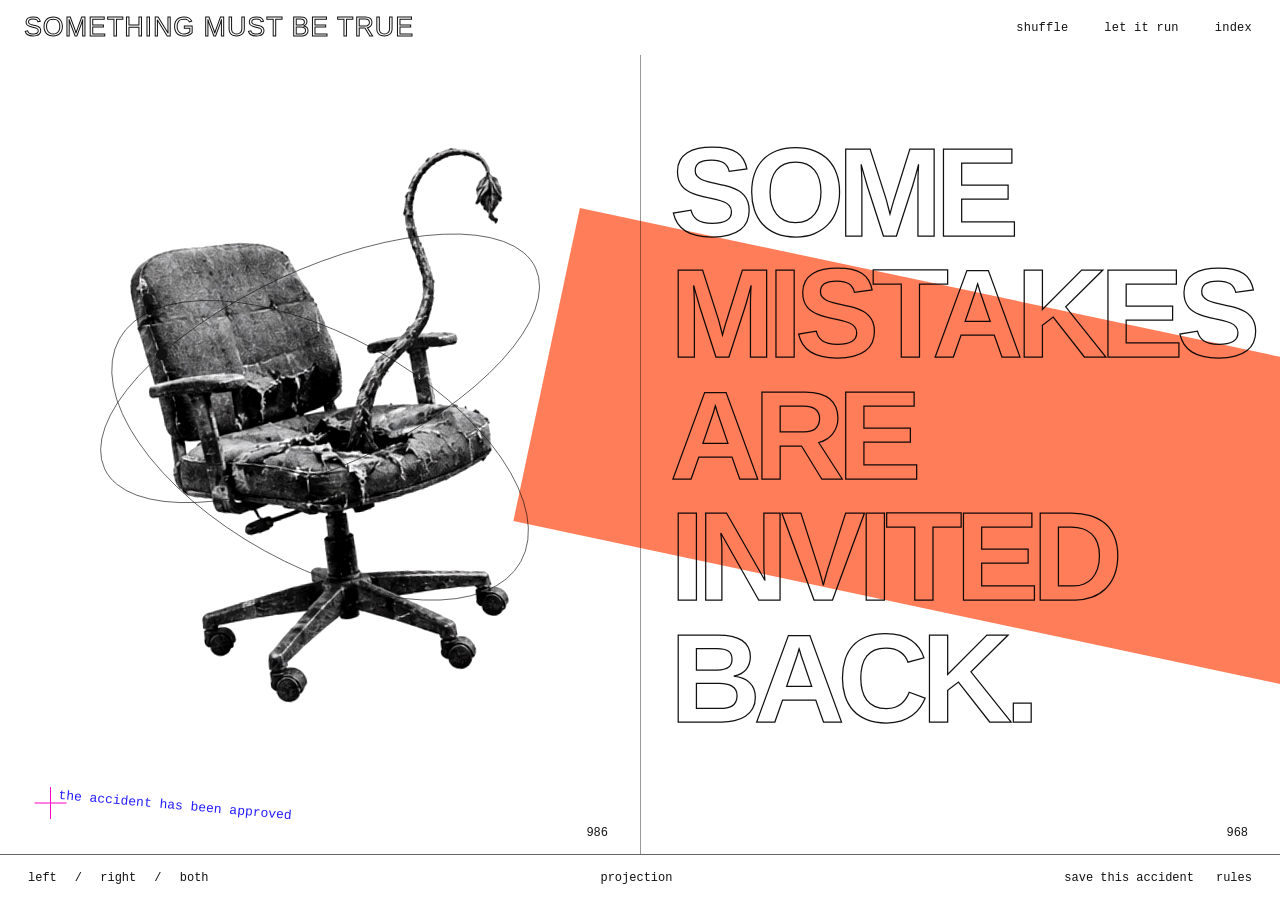
==== accidents.html @ 2d5ff685 "Add Something Must Be True as a separate chance publication" ====
<!doctype html>
<html lang="en"><head><meta charset="utf-8"><meta name="viewport" content="width=device-width, initial-scale=1"><meta name="theme-color" content="#ffffff"><title>Something Must Be True</title>
<style>
:root{--ink:#111;--blue:#241cff;--paper:#fff;--line:#aaa}*{box-sizing:border-box}body{margin:0;background:var(--paper);color:var(--ink);font-family:Arial,Helvetica,sans-serif}button,input,textarea,select{font:inherit;color:inherit}button,a{touch-action:manipulation}button{cursor:pointer}button:focus-visible,a:focus-visible{outline:3px solid #f0f;outline-offset:4px}button{background:none;border:0;padding:8px 4px}a{color:var(--blue)}header{height:55px;display:flex;align-items:center;justify-content:space-between;padding:0 24px;gap:16px}h1{font-size:clamp(16px,2.1vw,30px);font-family:Impact,'Arial Narrow',sans-serif;font-weight:500;letter-spacing:.035em;line-height:1;margin:0;-webkit-text-stroke:1px #111;color:white}nav{display:flex;gap:28px}nav button,footer,small,.mono{font-family:'Courier New',monospace;font-size:12px;letter-spacing:.02em}.spread{height:calc(100svh - 101px);min-height:430px;position:relative;display:grid;grid-template-columns:1fr 1fr;overflow:hidden}.page{position:relative;min-width:0;overflow:hidden;cursor:e-resize;background:#fff;border:0}.page+.page{border-left:1px solid #999}.page-content{position:absolute;inset:14px 4.5% 52px;display:flex;align-items:center;justify-content:center}.statement{width:100%;max-height:100%;margin:0;overflow-wrap:normal;word-break:normal;white-space:pre-line;line-height:.91;letter-spacing:-.055em;font-family:Impact,'Arial Narrow','Arial Black',sans-serif;font-weight:900;text-transform:uppercase}.style-1 .statement{font-family:Georgia,serif;font-weight:400;font-style:italic;line-height:1.02;letter-spacing:-.065em;text-transform:lowercase}.style-2 .statement{font-family:Arial,Helvetica,sans-serif;color:white;-webkit-text-stroke:1.25px #111;line-height:.96;font-weight:900;letter-spacing:-.06em}.style-3 .statement{font-family:'Courier New',monospace;letter-spacing:-.075em;line-height:1.03;font-weight:400}.style-4 .statement{font-family:Arial,sans-serif;line-height:.94;font-weight:900;letter-spacing:-.075em;transform:rotate(-5deg);width:88%}.style-5{background:#111;color:white}.style-5 .statement{font-family:Georgia,serif;font-weight:400;line-height:1.05;letter-spacing:-.045em}.object{width:min(98%,76svh);aspect-ratio:1;background-image:url('accident-objects.jpg');background-size:300% 200%;background-repeat:no-repeat;mix-blend-mode:multiply;filter:contrast(1.2);transform:rotate(var(--tilt,0deg)) scale(var(--scale,1));}.orbits{position:absolute;inset:5%;width:90%;height:85%;pointer-events:none}.caption{position:absolute;bottom:28px;left:9%;color:var(--blue);font:13px 'Courier New',monospace;transform:rotate(5deg);max-width:76%}.folio{position:absolute;bottom:14px;right:5%;font:12px 'Courier New',monospace}.pin{position:absolute;top:6px;right:10px;z-index:8;font:11px 'Courier New',monospace;opacity:0}.page:hover .pin,.pin:focus-visible,.pin[aria-pressed=true]{opacity:1}.pin[aria-pressed=true]{color:var(--blue);background:#fff}.projection{position:absolute;inset:0;pointer-events:none;z-index:4;mix-blend-mode:multiply;overflow:hidden}.projection .shape{position:absolute;background:var(--color);opacity:.76;left:var(--x);top:var(--y);width:var(--w);height:var(--h);transform:rotate(var(--angle));border-radius:50%}.projection .bar{border-radius:0}.projection .ring{background:none;border:clamp(24px,7vw,120px) solid var(--color)}.projection .stamp{position:absolute;left:var(--x);top:var(--y);color:var(--color);font:900 clamp(38px,8vw,160px)/.85 Impact,Arial,sans-serif;letter-spacing:-.06em;transform:rotate(var(--angle));max-width:90%;text-transform:uppercase}.cross{position:absolute;bottom:35px;left:35px;width:32px;height:32px;pointer-events:none;color:#ff00c8}.cross:before,.cross:after{content:'';position:absolute;background:currentColor;left:15px;top:0;width:1px;height:32px}.cross:after{transform:rotate(90deg)}footer{min-height:46px;border-top:1px solid #666;display:flex;align-items:center;justify-content:space-between;padding:0 24px;gap:12px}footer .group{display:flex;align-items:center;gap:14px}footer button{font:inherit}button[aria-pressed=true]{text-decoration:underline;text-underline-offset:4px}.status{position:fixed;left:50%;bottom:58px;transform:translateX(-50%);background:#241cff;color:white;z-index:50;font:12px 'Courier New',monospace;padding:8px 12px;pointer-events:none;max-width:92%;text-align:center}.status:empty{display:none}.silence .page-content,.silence .caption,.silence .projection,.silence .cross{visibility:hidden}.silence:after{content:'[ a little room for doubt ]';position:absolute;inset:0;display:grid;place-items:center;font:14px 'Courier New',monospace;pointer-events:none}.exhibit header,.exhibit footer{display:none}.exhibit .spread{height:100svh}.exhibit .pin{display:none}dialog{border:1px solid #111;padding:30px;width:min(740px,94vw);max-height:88svh;overflow:auto;background:white;color:#111}dialog::backdrop{background:#fff9;backdrop-filter:blur(4px)}dialog h2{font:normal 44px/.95 Georgia,serif;letter-spacing:-.04em;margin:0 40px 24px 0}dialog p,dialog li{font:14px/1.5 'Courier New',monospace}dialog .close{position:absolute;right:20px;top:18px;font:20px 'Courier New',monospace}dialog label{display:block;font:12px/1.4 'Courier New',monospace;margin:20px 0 8px}dialog textarea{width:100%;min-height:140px;padding:12px;border:1px solid #999;font:14px/1.4 'Courier New',monospace;resize:vertical}dialog input[type=text]{width:100%;padding:10px;border:1px solid #999;font:14px 'Courier New',monospace}.actions{display:flex;gap:20px;flex-wrap:wrap;margin:16px 0}.actions button{text-decoration:underline;text-underline-offset:4px;font:13px 'Courier New',monospace}.saved-row{display:grid;grid-template-columns:1fr auto;gap:12px;border-top:1px solid #aaa;padding:14px 0}.saved-row button{text-align:left;font:16px/1.15 Georgia,serif}.saved-row small{display:block;margin-top:6px;color:#555}.saved-row .delete{font:11px 'Courier New',monospace}details{margin-top:26px;font:13px 'Courier New',monospace}summary{cursor:pointer}#recipe{white-space:pre-wrap;font:12px/1.5 'Courier New',monospace}.hint{color:#555}.source{font-size:12px}#addForm{margin-top:25px;border-top:1px solid #aaa;padding-top:5px}.weight{display:flex;align-items:center;gap:15px;font:12px 'Courier New',monospace}.weight input{flex:1;accent-color:var(--blue)}.empty{font:22px/1.25 Georgia,serif}body:has(dialog[open]) .spread{cursor:default}
@media(hover:none){.pin{opacity:1;background:#fffc}}@media(max-width:650px){header{height:60px;padding:8px 12px;align-items:flex-start}h1{max-width:170px;font-size:20px;line-height:.96}nav{gap:10px}nav button{font-size:11px;white-space:nowrap}h1{color:#111;-webkit-text-stroke:0}.spread{height:calc(100svh - 142px);min-height:370px}.page-content{inset:40px 6% 64px}.object{width:155%;max-width:none;flex-shrink:0}.caption{font-size:10px;bottom:37px;left:8%;transform:rotate(5deg)}.orbits{inset:12% -30%;width:160%;height:70%}.folio{font-size:10px}footer{height:82px;padding:4px 12px;flex-wrap:wrap;gap:0}footer .group{gap:12px}footer button{padding:7px 0;font-size:10px}.cross{left:12px;bottom:13px;width:18px;height:18px}.cross:before,.cross:after{height:18px;left:9px}.pin{font-size:10px}.style-2 .statement{-webkit-text-stroke:.7px #111}dialog{padding:24px 18px}dialog h2{font-size:36px}}
@media(prefers-reduced-motion:reduce){*{scroll-behavior:auto!important}}@media print{@page{size:A3 landscape;margin:8mm}header,footer,dialog,.status,.pin{display:none!important}.spread{height:265mm;min-height:0;break-inside:avoid}body{print-color-adjust:exact;-webkit-print-color-adjust:exact}.page-content{inset:10px 5% 35px}.statement{font-size:70pt!important}.object{width:95%}.projection{display:block!important}.folio:after{content:' / SOMETHING MUST BE TRUE'}.silence .page-content,.silence .caption,.silence .projection{visibility:visible}.silence:after{display:none}}
</style></head><body>
<header><h1>SOMETHING MUST BE TRUE</h1><nav aria-label="Publication"><button id="shuffle">shuffle</button><button id="run" aria-pressed="false">let it run</button><button id="index">index <span id="count"></span></button></nav></header>
<main class="spread" id="spread" aria-label="A random two-page publication"><section class="page" id="left" aria-label="Left page. Click to turn." tabindex="0"><div class="page-content"></div><p class="caption"></p><span class="folio"></span><button class="pin" aria-pressed="false" aria-label="Hold left page">hold</button></section><section class="page" id="right" aria-label="Right page. Click to turn." tabindex="0"><div class="page-content"></div><p class="caption"></p><span class="folio"></span><button class="pin" aria-pressed="false" aria-label="Hold right page">hold</button></section><div class="projection" id="projection" aria-hidden="true"></div><div class="cross"></div></main>
<footer><div class="group"><button id="turnLeft">left</button><span>/</span><button id="turnRight">right</button><span>/</span><button id="turnBoth">both</button></div><button id="project">projection</button><div class="group"><button id="save">save this accident</button><button id="rules">rules</button></div></footer><div class="status" role="status" id="status"></div>
<dialog id="ruleDialog"><button class="close" aria-label="Close rules">×</button><h2>What gets to sound true?</h2><p>Click a page. Turn the other. Keep one and lose the other. The colour has its own timing.</p><p>Space: both pages · ← / →: one page · P: projection · A: run / pause · S: save · F: exhibition · Esc: leave.</p><label for="odds">Probability of a text page</label><div class="weight"><span>image</span><input id="odds" type="range" min="0" max="100" value="65"><span id="oddsValue">65% text</span></div><div class="actions"><button id="print">print this spread</button><button id="link">copy exact spread link</button><button id="fullscreen">exhibition</button></div><div id="addForm"><label for="contribution">Leave a sentence here. One per line.</label><textarea id="contribution" maxlength="12000" placeholder="EVERY CERTAINTY HAS A MAINTENANCE COST."></textarea><label for="byline">Attribution / origin</label><input type="text" id="byline" maxlength="180" placeholder="Your name, source or 'anonymous'"><div class="actions"><button id="add">add to the draw</button></div><p class="hint">Added sentences and saved spreads stay in this browser. They are visible in shared links when used in a spread. Nothing is submitted to a shared server.</p></div><details><summary>Open the mechanism</summary><p>Two independent page draws. Each selects a sentence or one of six images, then a type treatment. A third draw selects colour, shape, position and a stray voice. “Let it run” gives all three different intervals, with occasional blank pauses. A held page survives every draw. Wheels and vertical swipes turn the page beneath them.</p><pre id="recipe"></pre></details><details><summary>Colophon / sources</summary><p>The starting sentences are original, AI-assisted aphoristic writing made for this edition. They are speculative statements, not verified findings. The six object studies are AI-generated. There is no live model or news feed in this edition.</p><p>“Truisms” names the aphoristic form here. These sentences are not quotations from Jenny Holzer.</p><p>Mechanical references: <a href="https://gaybossygott.hawk.de/" target="_blank" rel="noopener">GayBossyGott</a> (independent image pairings and projection), <a href="https://sugarscroll.de/work/fmdg-i-find-the-luck/" target="_blank" rel="noopener">Claudia Mai: FMDG / i find the luck</a> (chance association), and <a href="https://www.play-the-system.xyz/x/de/projekte/cage-machine" target="_blank" rel="noopener">Timo Rychert: Cage Machine</a> (recombination and collected outputs). Their images and texts have not been reproduced.</p><p><a href="zufallswiki.html">FIND MICH FALSCH.</a> · <a href="glaubwuerdigkeit.html">ALLE SAGEN ES.</a></p></details></dialog>
<dialog id="indexDialog"><button class="close" aria-label="Close index">×</button><h2>Accidents that stayed.</h2><div id="saved"></div><p class="hint">This index belongs to this browser.</p></dialog>
<script>
'use strict';
const sentences=[
'A REPEATED ERROR BECOMES A LANDMARK.',
'EVERY CERTAINTY HAS A MAINTENANCE COST.',
'A WITNESS IS ALSO A FRAME.',
'THE MARGIN REMEMBERS WHAT THE HEADLINE FORGETS.',
'AN EMPTY CHAIR CAN STILL GIVE ORDERS.',
'SOMEONE HAS ALREADY AGREED.',
'A RUMOUR NEEDS SOMEWHERE TO SIT.',
'WHAT LOOKS INEVITABLE HAS BEEN ARRANGED.',
'THE CAMERA HAS AN APPOINTMENT.',
'A NUMBER CAN WEAR A UNIFORM.',
'CONFIDENCE TRAVELS LIGHT.',
'THE FOOTNOTE HAS A DIFFERENT MEMORY.',
'EVERY MAP LEAVES SOMEONE OUTSIDE.',
'YOUR DOUBT HAS BEEN RECEIVED.',
'THE FORM KNOWS WHICH ANSWER FITS.',
'AN EXCEPTION CAN LEARN TO LOOK NORMAL.',
'REPETITION IS AN UNPAID WITNESS.',
'AN IMAGE CAN ARRIVE BEFORE ITS MEANING.',
'OFFICIAL SILENCE HAS EXCELLENT POSTURE.',
'AN ANSWER CAN OUTLIVE ITS QUESTION.',
'EVEN A COINCIDENCE NEEDS AN AUDIENCE.',
'CERTAINTY HAS A GOOD LIGHTING DEPARTMENT.',
'A CAPTION CAN MOVE A MOUNTAIN.',
'EVERY BORDER NEEDS A DAILY REHEARSAL.',
'A SOFT VOICE CAN OWN THE ROOM.',
'SOME FACTS ARE WAITING FOR FURNITURE.',
'A PROMISE CAN BE TYPESet AS A RESULT.'.toUpperCase(),
'BEING VISIBLE IS A FORM OF EXPOSURE.',
'THE ARCHIVE HAS ITS OWN APPETITE.',
'WHOEVER SORTS THE PILE CHANGES THE STORY.',
'A COPY CAN BECOME THE ONLY ORIGINAL.',
'A POLITE SENTENCE CAN CLOSE A DOOR.',
'YOUR ATTENTION HAS CHANGED THE SAMPLE.',
'THE FIRST VERSION GETS THE BEST SEAT.',
'AN ALGORITHM CAN INHERIT A SUPERSTITION.',
'A BLANK SPACE CAN LOOK LIKE CONSENT.',
'THE CENTRE IS A POSITION WITH BENEFITS.',
'THE EVIDENCE HAS BEEN CROPPED TO FIT.',
'SOME ERRORS HAVE BETTER DISTRIBUTION.',
'A METRIC IS A QUESTION WITH ITS OPTIONS REMOVED.',
'THE FUTURE IS ALWAYS SOMEONE’S PRESENTATION.',
'A STANDARD IS A HABIT WITH AN ADDRESS.',
'A CLEAN SURFACE CAN HIDE A LONG ARGUMENT.',
'EVERY CLASSIFICATION LEAVES A BRUISE.',
'A SLOGAN CAN OCCUPY AN EMPTY THOUGHT.',
'THE SECOND LOOK IS ALSO EDITED.',
'BELIEF HAS A SPATIAL ARRANGEMENT.',
'AN ORDER CAN ARRIVE AS A SUGGESTION.',
'THE MACHINE HAS LEARNT OUR MANNERS.',
'SOME MISTAKES ARE INVITED BACK.',
'A SOURCE CAN BE CLOSE AND STILL BE WRONG.',
'THE RESULT HAS A FAMILY HISTORY.',
'A LABEL CAN BECOME A DESTINATION.',
'CERTAINTY IS SOMETIMES A DEADLINE.',
'A FAMILIAR VOICE CAN BORROW YOUR MEMORY.',
'EVERY CONSENSUS HAS AN ACOUSTIC.',
'WHAT SURVIVES THE EDIT STARTS TO LOOK NATURAL.',
'A PATTERN CAN BE A VERY PATIENT ACCIDENT.',
'THE SMALL PRINT IS STILL SPEAKING.',
'A SCREENSHOT IS A TEMPORARY ALIBI.',
'AN OBJECT CAN BE PROMOTED TO EVIDENCE.',
'PUBLIC MEMORY HAS PRIVATE LANDLORDS.',
'A PERCENTAGE CAN ASK YOU TO STOP THINKING.',
'A RULE CAN DISAPPEAR INSIDE A ROUTINE.',
'EVEN THE RANDOM DRAW HAS A MATERIAL BUDGET.',
'THE WORD EVERYONE HAS AN INVISIBLE GUEST LIST.',
'SOMETHING MUST BE TRUE.'
];
const objects=['Hand / daisy','Ear / thread','Office chair / tendril','Oyster / eye','Ribbon / key','Foil / mask'];
const captions=['someone has already agreed','an object awaiting a verdict','a witness without a statement','please retain for future reference','the evidence is resting','no caption survived','seen from another certainty','a small administrative miracle','nothing here arrived alone','you were expected to recognise this','an answer with nowhere to go','the accident has been approved'];
const voices=['AS SEEN','PROBABLY','IT FOLLOWS','EVERYONE KNOWS','STILL HERE','AGREED','YOU WERE THERE','OF COURSE','REPEAT AFTER ME','TRUST THE FRAME',''];
const colours=['#efff00','#ff16bf','#00e8f4','#ff5526','#5eff45','#6963ff'];
const KEY='truth-accidents-v1';
const $=s=>document.querySelector(s);let timer=null,toastTimer;let additions=[],saved=[];let storageOK=true;
try{const d=JSON.parse(localStorage.getItem(KEY)||'{}');additions=Array.isArray(d.additions)?d.additions.filter(x=>x&&typeof x.text==='string'&&x.text.length<=240&&typeof x.origin==='string').slice(0,100):[];saved=Array.isArray(d.saved)?d.saved.filter(x=>x&&x.state).slice(0,40):[]}catch(e){storageOK=false}
function entropy(){const a=new Uint32Array(1);crypto.getRandomValues(a);return a[0]||1}let randomState=entropy();function rand(n){randomState^=randomState<<13;randomState^=randomState>>>17;randomState^=randomState<<5;return (randomState>>>0)%n}const choose=a=>a[rand(a.length)];
let state={left:null,right:null,projection:null,odds:65,turn:0};let held={left:false,right:false};let lastWheel=0,touch=null,running=false,deadlines={left:0,right:0,projection:0,silence:0},silentUntil=0;
function allText(){return [...sentences.map(text=>({text,origin:'Original, AI-assisted writing for this edition'})),...additions]}
function textPage(force){const t=force||choose(allText());return {kind:'text',text:t.text,origin:t.origin,style:rand(6),caption:rand(captions.length),folio:rand(999)+1}}
function imagePage(){return {kind:'image',image:rand(6),style:0,tilt:rand(15)-7,scale:90+rand(18),caption:rand(captions.length),folio:rand(999)+1}}
function newPage(){return rand(100)<state.odds?textPage():imagePage()}
function drawProjection(){return {type:rand(5),color:rand(colours.length),x:15+rand(45),y:10+rand(50),w:25+rand(40),h:25+rand(45),angle:rand(100)-50,voice:rand(voices.length),on:true}}
function pageSignature(p){return JSON.stringify(p)}
function turn(side){if(held[side])return;const old=pageSignature(state[side]);for(let i=0;i<5;i++){state[side]=newPage();if(pageSignature(state[side])!==old)break}state.turn++;renderPage(side);updateRecipe()}
function shuffle(){turn('left');turn('right');project();}
function project(){state.projection=drawProjection();renderProjection();updateRecipe()}
function fit(el){const box=el.parentElement;let lo=8,hi=330;for(let n=0;n<12;n++){const m=(lo+hi)/2;el.style.fontSize=m+'px';if(el.scrollHeight>box.clientHeight||el.scrollWidth>box.clientWidth+1)hi=m;else lo=m}el.style.fontSize=lo+'px'}
function renderPage(side){const p=state[side],node=$('#'+side),content=node.querySelector('.page-content');node.className='page style-'+p.style;content.replaceChildren();if(p.kind==='text'){const text=document.createElement('p');text.className='statement';text.textContent=p.text;if(p.text.split(/\s+/).some(w=>w.length>24))text.style.overflowWrap='anywhere';content.append(text);fit(text)}else{const art=document.createElement('div');art.className='object';art.setAttribute('role','img');art.setAttribute('aria-label','AI-generated object study: '+objects[p.image]);art.style.backgroundPosition=`${(p.image%3)*50}% ${Math.floor(p.image/3)*100}%`;art.style.setProperty('--tilt',p.tilt+'deg');art.style.setProperty('--scale',p.scale/100);content.append(art);const orbit=document.createElementNS('http://www.w3.org/2000/svg','svg');orbit.setAttribute('viewBox','0 0 600 760');orbit.classList.add('orbits');orbit.innerHTML='<g fill="none" stroke="#111" stroke-width=".7"><ellipse cx="300" cy="320" rx="290" ry="120" transform="rotate(-25 300 320)"/><ellipse cx="300" cy="420" rx="280" ry="140" transform="rotate(29 300 420)"/></g><circle cx="107" cy="303" r="7" fill="#111"/>';content.append(orbit)}node.querySelector('.caption').textContent=p.kind==='image'?captions[p.caption]:p.style===3?'filed under: '+captions[p.caption]:'';node.querySelector('.folio').textContent=String(p.folio).padStart(3,'0');const pin=node.querySelector('.pin');pin.setAttribute('aria-pressed',held[side]);pin.textContent=held[side]?'held / release':'hold';node.setAttribute('aria-label',side+' page: '+(p.kind==='text'?p.text:objects[p.image])+'. Click to turn.')}
function renderProjection(){const p=state.projection,root=$('#projection');root.replaceChildren();if(!p||!p.on)return;const shape=document.createElement('div');shape.className=p.type===3?'stamp':'shape '+(p.type===1?'bar':p.type===2?'ring':'');shape.style.cssText=`--color:${colours[p.color]};--x:${p.x}%;--y:${p.y}%;--w:${p.w}%;--h:${p.h}%;--angle:${p.angle}deg`;if(p.type===3)shape.textContent=voices[p.voice]||'AGREED';root.append(shape);if(p.type===4){const s=shape.cloneNode();s.style.setProperty('--x',(p.x-30)+'%');s.style.setProperty('--w','12%');s.style.setProperty('--h','80%');s.className='shape bar';root.append(s)}}
function render(){renderPage('left');renderPage('right');renderProjection();$('#odds').value=state.odds;$('#oddsValue').textContent=state.odds+'% text';$('#count').textContent=saved.length?'('+saved.length+')':'';updateRecipe()}
function updateRecipe(){const p=state.projection;$('#recipe').textContent=['Draw '+state.turn,'Left: '+(state.left.kind==='text'?state.left.text+'\nOrigin: '+state.left.origin:objects[state.left.image]+' / AI-generated object study'),'Type treatment: '+state.left.style,'Right: '+(state.right.kind==='text'?state.right.text+'\nOrigin: '+state.right.origin:objects[state.right.image]+' / AI-generated object study'),'Type treatment: '+state.right.style,'Projection: '+colours[p.color]+' / shape '+p.type+' / '+(p.on?'visible':'off'),'Text odds: '+state.odds+'%','Custom sentence pool: '+additions.length].join('\n')}
function toast(s){$('#status').textContent=s;clearTimeout(toastTimer);toastTimer=setTimeout(()=>$('#status').textContent='',3300)}
function persist(){try{localStorage.setItem(KEY,JSON.stringify({additions,saved}));return true}catch(e){storageOK=false;toast('Browser storage is full or unavailable. This change is temporary.');return false}}
function clone(x){return JSON.parse(JSON.stringify(x))}
function validate(s){if(!s||!Number.isInteger(s.odds)||s.odds<0||s.odds>100||!Number.isInteger(s.turn)||s.turn<0||s.turn>1000000)return false;for(const side of ['left','right']){const p=s[side];if(!p||!['text','image'].includes(p.kind)||!Number.isInteger(p.style)||p.style<0||p.style>5||!Number.isInteger(p.caption)||p.caption<0||p.caption>=captions.length||!Number.isInteger(p.folio)||p.folio<1||p.folio>999)return false;if(p.kind==='text'&&(typeof p.text!=='string'||p.text.length>240||!p.text.trim()||typeof p.origin!=='string'||p.origin.length>300))return false;if(p.kind==='image'&&(!Number.isInteger(p.image)||p.image<0||p.image>5||!Number.isFinite(p.tilt)||Math.abs(p.tilt)>15||!Number.isFinite(p.scale)||p.scale<75||p.scale>125))return false}const p=s.projection;return !!p&&Number.isInteger(p.type)&&p.type>=0&&p.type<=4&&Number.isInteger(p.color)&&p.color>=0&&p.color<colours.length&&Number.isInteger(p.voice)&&p.voice>=0&&p.voice<voices.length&&typeof p.on==='boolean'&&['x','y','w','h','angle'].every(k=>Number.isFinite(p[k])&&Math.abs(p[k])<=150)}
function stop(){running=false;clearInterval(timer);$('#run').textContent='let it run';$('#run').setAttribute('aria-pressed','false');$('#spread').classList.remove('silence');silentUntil=0}
function start(){running=true;$('#run').textContent='pause';$('#run').setAttribute('aria-pressed','true');const now=performance.now();deadlines={left:now+2000+rand(4000),right:now+4000+rand(5000),projection:now+3000+rand(4000),silence:now+30000+rand(15000)};timer=setInterval(tick,200)}
function tick(){const now=performance.now();if(document.hidden||document.querySelector('dialog[open]')){Object.keys(deadlines).forEach(k=>deadlines[k]+=200);if(silentUntil)silentUntil+=200;return}if(silentUntil){if(now>=silentUntil){silentUntil=0;$('#spread').classList.remove('silence')}return}if(now>=deadlines.silence){silentUntil=now+4000;deadlines.silence=now+35000+rand(15000);$('#spread').classList.add('silence');return}for(const side of ['left','right'])if(now>=deadlines[side]){turn(side);deadlines[side]=now+2500+rand(8500)}if(now>=deadlines.projection){project();deadlines.projection=now+1700+rand(6500)}}
function showIndex(){const box=$('#saved');box.replaceChildren();if(!saved.length){const p=document.createElement('p');p.className='empty';p.textContent='Nothing stayed. Yet.';box.append(p)}saved.forEach((item,i)=>{if(!validate(item.state))return;const row=document.createElement('div');row.className='saved-row';const open=document.createElement('button');const t=[item.state.left,item.state.right].filter(p=>p.kind==='text').map(p=>p.text).join(' / ');open.textContent=t||'Two objects, one accident.';const meta=document.createElement('small');meta.textContent=new Date(item.at).toLocaleString('en-GB');open.append(meta);open.onclick=()=>{stop();state=clone(item.state);held={left:false,right:false};render();$('#indexDialog').close()};const del=document.createElement('button');del.className='delete';del.textContent='remove';del.setAttribute('aria-label','Remove saved spread '+(i+1));del.onclick=()=>{saved.splice(i,1);persist();showIndex();$('#count').textContent=saved.length?'('+saved.length+')':''};row.append(open,del);box.append(row)})}
for(const side of ['left','right']){const node=$('#'+side);node.onclick=e=>{if(!e.target.closest('button'))turn(side)};node.onkeydown=e=>{if(e.target!==node)return;if(e.key==='Enter'){e.preventDefault();turn(side)}};node.querySelector('.pin').onclick=e=>{e.stopPropagation();held[side]=!held[side];renderPage(side)};node.addEventListener('wheel',e=>{if(Math.abs(e.deltaY)<12||Date.now()-lastWheel<700)return;e.preventDefault();lastWheel=Date.now();turn(side)},{passive:false});node.addEventListener('touchstart',e=>{touch={side,y:e.touches[0].clientY,x:e.touches[0].clientX}},{passive:true});node.addEventListener('touchend',e=>{if(!touch||touch.side!==side)return;const dy=e.changedTouches[0].clientY-touch.y,dx=e.changedTouches[0].clientX-touch.x;if(Math.max(Math.abs(dy),Math.abs(dx))>45){turn(side);lastWheel=Date.now()}touch=null},{passive:true})}
$('#shuffle').onclick=shuffle;$('#turnBoth').onclick=shuffle;$('#turnLeft').onclick=()=>turn('left');$('#turnRight').onclick=()=>turn('right');$('#project').onclick=project;$('#run').onclick=()=>running?stop():start();$('#rules').onclick=()=>{$('#ruleDialog').showModal();updateRecipe()};$('#index').onclick=()=>{showIndex();$('#indexDialog').showModal()};document.querySelectorAll('dialog .close').forEach(b=>b.onclick=()=>b.closest('dialog').close());document.querySelectorAll('dialog').forEach(d=>d.addEventListener('click',e=>{if(e.target===d){const r=d.getBoundingClientRect();if(e.clientX<r.left||e.clientX>r.right||e.clientY<r.top||e.clientY>r.bottom)d.close()}}));$('#odds').oninput=e=>{state.odds=Number(e.target.value);$('#oddsValue').textContent=state.odds+'% text';updateRecipe()};$('#save').onclick=()=>{if(saved.length>=40){toast('The index holds 40 spreads. Remove one to make room.');return}saved.unshift({state:clone(state),at:new Date().toISOString()});const ok=persist();$('#count').textContent='('+saved.length+')';toast(ok?'This accident stayed.':'Kept for this visit only.')};$('#add').onclick=()=>{const lines=$('#contribution').value.split('\n').map(s=>s.trim()).filter(Boolean);if(!lines.length){toast('Leave a sentence first.');return}if(lines.some(s=>s.length>240)||additions.length+lines.length>100){toast('Up to 100 sentences, 240 characters each.');return}const origin=$('#byline').value.trim()||'Anonymous visitor contribution';const fresh=lines.map(text=>({text,origin}));additions.push(...fresh);persist();if(held.right){held.right=false}state.right=textPage(fresh[0]);state.turn++;render();$('#contribution').value='';$('#ruleDialog').close();toast(lines.length+' sentence'+(lines.length===1?'':'s')+' entered the draw.')};$('#print').onclick=()=>{$('#ruleDialog').close();window.print()};$('#link').onclick=async()=>{const bytes=new TextEncoder().encode(JSON.stringify(state));let s='';bytes.forEach(b=>s+=String.fromCharCode(b));const url=location.origin+location.pathname+'#'+btoa(s).replaceAll('+','-').replaceAll('/','_').replaceAll('=','');try{await navigator.clipboard.writeText(url);toast('Exact spread link copied.')}catch(e){toast('Clipboard unavailable. Copy the URL from the address bar.');history.replaceState(null,'','#'+url.split('#')[1])}};
function exhibit(){document.body.classList.toggle('exhibit');document.querySelectorAll('dialog[open]').forEach(d=>d.close());requestAnimationFrame(()=>document.querySelectorAll('.statement').forEach(fit))}$('#fullscreen').onclick=exhibit;
document.addEventListener('keydown',e=>{if(e.target.matches('input,textarea,select')||e.metaKey||e.ctrlKey||e.altKey)return;if(e.key==='Escape'){if(document.body.classList.contains('exhibit')){document.body.classList.remove('exhibit');requestAnimationFrame(()=>document.querySelectorAll('.statement').forEach(fit))}return}if(document.querySelector('dialog[open]'))return;if(e.target.closest('button,a')&&[' ','Enter'].includes(e.key))return;const k=e.key.toLowerCase();if(k===' '){e.preventDefault();shuffle()}if(k==='arrowleft'){e.preventDefault();turn('left')}if(k==='arrowright'){e.preventDefault();turn('right')}if(k==='p')project();if(k==='a')running?stop():start();if(k==='s')$('#save').click();if(k==='f')exhibit()});
window.addEventListener('resize',()=>requestAnimationFrame(()=>document.querySelectorAll('.statement').forEach(fit)));document.addEventListener('visibilitychange',()=>{if(running&&!document.hidden){const now=performance.now();deadlines={left:now+3000,right:now+5000,projection:now+4000,silence:now+35000};silentUntil=0;$('#spread').classList.remove('silence')}});
let restored=false;if(location.hash.length>1&&location.hash.length<16000){try{let raw=location.hash.slice(1).replaceAll('-','+').replaceAll('_','/');const bytes=Uint8Array.from(atob(raw),c=>c.charCodeAt(0));const s=JSON.parse(new TextDecoder().decode(bytes));if(validate(s)){state=s;restored=true}else toast('This spread link could not be read.')}catch(e){toast('This spread link could not be read.')}}
if(!restored){state.left=imagePage();state.right=textPage();state.projection=drawProjection()}
render();if(!storageOK)toast('Browser storage is unavailable. Changes remain temporary.');
</script></body></html>
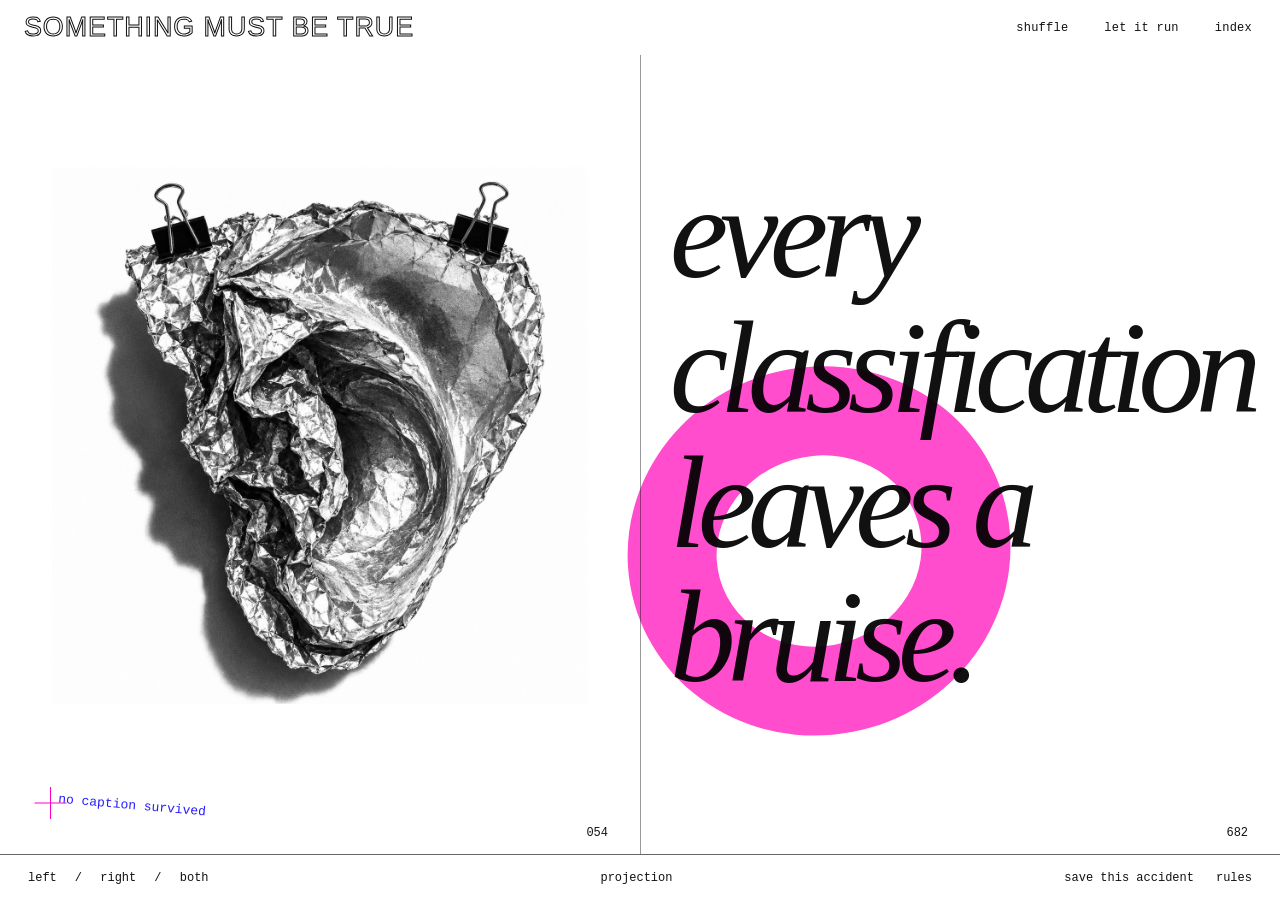
==== commit 88fd961e: "Connect public Drive images and scheduled OpenAI truisms" ====
--- a/accidents.html
+++ b/accidents.html
@@ -1,14 +1,14 @@
 <!doctype html>
 <html lang="en"><head><meta charset="utf-8"><meta name="viewport" content="width=device-width, initial-scale=1"><meta name="theme-color" content="#ffffff"><title>Something Must Be True</title>
 <style>
-:root{--ink:#111;--blue:#241cff;--paper:#fff;--line:#aaa}*{box-sizing:border-box}body{margin:0;background:var(--paper);color:var(--ink);font-family:Arial,Helvetica,sans-serif}button,input,textarea,select{font:inherit;color:inherit}button,a{touch-action:manipulation}button{cursor:pointer}button:focus-visible,a:focus-visible{outline:3px solid #f0f;outline-offset:4px}button{background:none;border:0;padding:8px 4px}a{color:var(--blue)}header{height:55px;display:flex;align-items:center;justify-content:space-between;padding:0 24px;gap:16px}h1{font-size:clamp(16px,2.1vw,30px);font-family:Impact,'Arial Narrow',sans-serif;font-weight:500;letter-spacing:.035em;line-height:1;margin:0;-webkit-text-stroke:1px #111;color:white}nav{display:flex;gap:28px}nav button,footer,small,.mono{font-family:'Courier New',monospace;font-size:12px;letter-spacing:.02em}.spread{height:calc(100svh - 101px);min-height:430px;position:relative;display:grid;grid-template-columns:1fr 1fr;overflow:hidden}.page{position:relative;min-width:0;overflow:hidden;cursor:e-resize;background:#fff;border:0}.page+.page{border-left:1px solid #999}.page-content{position:absolute;inset:14px 4.5% 52px;display:flex;align-items:center;justify-content:center}.statement{width:100%;max-height:100%;margin:0;overflow-wrap:normal;word-break:normal;white-space:pre-line;line-height:.91;letter-spacing:-.055em;font-family:Impact,'Arial Narrow','Arial Black',sans-serif;font-weight:900;text-transform:uppercase}.style-1 .statement{font-family:Georgia,serif;font-weight:400;font-style:italic;line-height:1.02;letter-spacing:-.065em;text-transform:lowercase}.style-2 .statement{font-family:Arial,Helvetica,sans-serif;color:white;-webkit-text-stroke:1.25px #111;line-height:.96;font-weight:900;letter-spacing:-.06em}.style-3 .statement{font-family:'Courier New',monospace;letter-spacing:-.075em;line-height:1.03;font-weight:400}.style-4 .statement{font-family:Arial,sans-serif;line-height:.94;font-weight:900;letter-spacing:-.075em;transform:rotate(-5deg);width:88%}.style-5{background:#111;color:white}.style-5 .statement{font-family:Georgia,serif;font-weight:400;line-height:1.05;letter-spacing:-.045em}.object{width:min(98%,76svh);aspect-ratio:1;background-image:url('accident-objects.jpg');background-size:300% 200%;background-repeat:no-repeat;mix-blend-mode:multiply;filter:contrast(1.2);transform:rotate(var(--tilt,0deg)) scale(var(--scale,1));}.orbits{position:absolute;inset:5%;width:90%;height:85%;pointer-events:none}.caption{position:absolute;bottom:28px;left:9%;color:var(--blue);font:13px 'Courier New',monospace;transform:rotate(5deg);max-width:76%}.folio{position:absolute;bottom:14px;right:5%;font:12px 'Courier New',monospace}.pin{position:absolute;top:6px;right:10px;z-index:8;font:11px 'Courier New',monospace;opacity:0}.page:hover .pin,.pin:focus-visible,.pin[aria-pressed=true]{opacity:1}.pin[aria-pressed=true]{color:var(--blue);background:#fff}.projection{position:absolute;inset:0;pointer-events:none;z-index:4;mix-blend-mode:multiply;overflow:hidden}.projection .shape{position:absolute;background:var(--color);opacity:.76;left:var(--x);top:var(--y);width:var(--w);height:var(--h);transform:rotate(var(--angle));border-radius:50%}.projection .bar{border-radius:0}.projection .ring{background:none;border:clamp(24px,7vw,120px) solid var(--color)}.projection .stamp{position:absolute;left:var(--x);top:var(--y);color:var(--color);font:900 clamp(38px,8vw,160px)/.85 Impact,Arial,sans-serif;letter-spacing:-.06em;transform:rotate(var(--angle));max-width:90%;text-transform:uppercase}.cross{position:absolute;bottom:35px;left:35px;width:32px;height:32px;pointer-events:none;color:#ff00c8}.cross:before,.cross:after{content:'';position:absolute;background:currentColor;left:15px;top:0;width:1px;height:32px}.cross:after{transform:rotate(90deg)}footer{min-height:46px;border-top:1px solid #666;display:flex;align-items:center;justify-content:space-between;padding:0 24px;gap:12px}footer .group{display:flex;align-items:center;gap:14px}footer button{font:inherit}button[aria-pressed=true]{text-decoration:underline;text-underline-offset:4px}.status{position:fixed;left:50%;bottom:58px;transform:translateX(-50%);background:#241cff;color:white;z-index:50;font:12px 'Courier New',monospace;padding:8px 12px;pointer-events:none;max-width:92%;text-align:center}.status:empty{display:none}.silence .page-content,.silence .caption,.silence .projection,.silence .cross{visibility:hidden}.silence:after{content:'[ a little room for doubt ]';position:absolute;inset:0;display:grid;place-items:center;font:14px 'Courier New',monospace;pointer-events:none}.exhibit header,.exhibit footer{display:none}.exhibit .spread{height:100svh}.exhibit .pin{display:none}dialog{border:1px solid #111;padding:30px;width:min(740px,94vw);max-height:88svh;overflow:auto;background:white;color:#111}dialog::backdrop{background:#fff9;backdrop-filter:blur(4px)}dialog h2{font:normal 44px/.95 Georgia,serif;letter-spacing:-.04em;margin:0 40px 24px 0}dialog p,dialog li{font:14px/1.5 'Courier New',monospace}dialog .close{position:absolute;right:20px;top:18px;font:20px 'Courier New',monospace}dialog label{display:block;font:12px/1.4 'Courier New',monospace;margin:20px 0 8px}dialog textarea{width:100%;min-height:140px;padding:12px;border:1px solid #999;font:14px/1.4 'Courier New',monospace;resize:vertical}dialog input[type=text]{width:100%;padding:10px;border:1px solid #999;font:14px 'Courier New',monospace}.actions{display:flex;gap:20px;flex-wrap:wrap;margin:16px 0}.actions button{text-decoration:underline;text-underline-offset:4px;font:13px 'Courier New',monospace}.saved-row{display:grid;grid-template-columns:1fr auto;gap:12px;border-top:1px solid #aaa;padding:14px 0}.saved-row button{text-align:left;font:16px/1.15 Georgia,serif}.saved-row small{display:block;margin-top:6px;color:#555}.saved-row .delete{font:11px 'Courier New',monospace}details{margin-top:26px;font:13px 'Courier New',monospace}summary{cursor:pointer}#recipe{white-space:pre-wrap;font:12px/1.5 'Courier New',monospace}.hint{color:#555}.source{font-size:12px}#addForm{margin-top:25px;border-top:1px solid #aaa;padding-top:5px}.weight{display:flex;align-items:center;gap:15px;font:12px 'Courier New',monospace}.weight input{flex:1;accent-color:var(--blue)}.empty{font:22px/1.25 Georgia,serif}body:has(dialog[open]) .spread{cursor:default}
+:root{--ink:#111;--blue:#241cff;--paper:#fff;--line:#aaa}*{box-sizing:border-box}body{margin:0;background:var(--paper);color:var(--ink);font-family:Arial,Helvetica,sans-serif}button,input,textarea,select{font:inherit;color:inherit}button,a{touch-action:manipulation}button{cursor:pointer}button:focus-visible,a:focus-visible{outline:3px solid #f0f;outline-offset:4px}button{background:none;border:0;padding:8px 4px}a{color:var(--blue)}header{height:55px;display:flex;align-items:center;justify-content:space-between;padding:0 24px;gap:16px}h1{font-size:clamp(16px,2.1vw,30px);font-family:Impact,'Arial Narrow',sans-serif;font-weight:500;letter-spacing:.035em;line-height:1;margin:0;-webkit-text-stroke:1px #111;color:white}nav{display:flex;gap:28px}nav button,footer,small,.mono{font-family:'Courier New',monospace;font-size:12px;letter-spacing:.02em}.spread{height:calc(100svh - 101px);min-height:430px;position:relative;display:grid;grid-template-columns:1fr 1fr;overflow:hidden}.page{position:relative;min-width:0;overflow:hidden;cursor:e-resize;background:#fff;border:0}.page+.page{border-left:1px solid #999}.page-content{position:absolute;inset:14px 4.5% 52px;display:flex;align-items:center;justify-content:center}.statement{width:100%;max-height:100%;margin:0;overflow-wrap:normal;word-break:normal;white-space:pre-line;line-height:.91;letter-spacing:-.055em;font-family:Impact,'Arial Narrow','Arial Black',sans-serif;font-weight:900;text-transform:uppercase}.style-1 .statement{font-family:Georgia,serif;font-weight:400;font-style:italic;line-height:1.02;letter-spacing:-.065em;text-transform:lowercase}.style-2 .statement{font-family:Arial,Helvetica,sans-serif;color:white;-webkit-text-stroke:1.25px #111;line-height:.96;font-weight:900;letter-spacing:-.06em}.style-3 .statement{font-family:'Courier New',monospace;letter-spacing:-.075em;line-height:1.03;font-weight:400}.style-4 .statement{font-family:Arial,sans-serif;line-height:.94;font-weight:900;letter-spacing:-.075em;transform:rotate(-5deg);width:88%}.style-5{background:#111;color:white}.style-5 .statement{font-family:Georgia,serif;font-weight:400;line-height:1.05;letter-spacing:-.045em}.object{width:min(98%,76svh);aspect-ratio:1;background-image:url('accident-objects.jpg');background-size:300% 200%;background-repeat:no-repeat;mix-blend-mode:multiply;filter:contrast(1.2);transform:rotate(var(--tilt,0deg)) scale(var(--scale,1));}.drive-photo{width:100%;height:100%;object-fit:contain;transform:rotate(var(--tilt,0deg)) scale(.92)}.missing-image{font:16px/1.3 Courier New,monospace;padding:30px}.orbits{position:absolute;inset:5%;width:90%;height:85%;pointer-events:none}.caption{position:absolute;bottom:28px;left:9%;color:var(--blue);font:13px 'Courier New',monospace;transform:rotate(5deg);max-width:76%}.folio{position:absolute;bottom:14px;right:5%;font:12px 'Courier New',monospace}.pin{position:absolute;top:6px;right:10px;z-index:8;font:11px 'Courier New',monospace;opacity:0}.page:hover .pin,.pin:focus-visible,.pin[aria-pressed=true]{opacity:1}.pin[aria-pressed=true]{color:var(--blue);background:#fff}.projection{position:absolute;inset:0;pointer-events:none;z-index:4;mix-blend-mode:multiply;overflow:hidden}.projection .shape{position:absolute;background:var(--color);opacity:.76;left:var(--x);top:var(--y);width:var(--w);height:var(--h);transform:rotate(var(--angle));border-radius:50%}.projection .bar{border-radius:0}.projection .ring{background:none;border:clamp(24px,7vw,120px) solid var(--color)}.projection .stamp{position:absolute;left:var(--x);top:var(--y);color:var(--color);font:900 clamp(38px,8vw,160px)/.85 Impact,Arial,sans-serif;letter-spacing:-.06em;transform:rotate(var(--angle));max-width:90%;text-transform:uppercase}.cross{position:absolute;bottom:35px;left:35px;width:32px;height:32px;pointer-events:none;color:#ff00c8}.cross:before,.cross:after{content:'';position:absolute;background:currentColor;left:15px;top:0;width:1px;height:32px}.cross:after{transform:rotate(90deg)}footer{min-height:46px;border-top:1px solid #666;display:flex;align-items:center;justify-content:space-between;padding:0 24px;gap:12px}footer .group{display:flex;align-items:center;gap:14px}footer button{font:inherit}button[aria-pressed=true]{text-decoration:underline;text-underline-offset:4px}.status{position:fixed;left:50%;bottom:58px;transform:translateX(-50%);background:#241cff;color:white;z-index:50;font:12px 'Courier New',monospace;padding:8px 12px;pointer-events:none;max-width:92%;text-align:center}.status:empty{display:none}.silence .page-content,.silence .caption,.silence .projection,.silence .cross{visibility:hidden}.silence:after{content:'[ a little room for doubt ]';position:absolute;inset:0;display:grid;place-items:center;font:14px 'Courier New',monospace;pointer-events:none}.exhibit header,.exhibit footer{display:none}.exhibit .spread{height:100svh}.exhibit .pin{display:none}dialog{border:1px solid #111;padding:30px;width:min(740px,94vw);max-height:88svh;overflow:auto;background:white;color:#111}dialog::backdrop{background:#fff9;backdrop-filter:blur(4px)}dialog h2{font:normal 44px/.95 Georgia,serif;letter-spacing:-.04em;margin:0 40px 24px 0}dialog p,dialog li{font:14px/1.5 'Courier New',monospace}dialog .close{position:absolute;right:20px;top:18px;font:20px 'Courier New',monospace}dialog label{display:block;font:12px/1.4 'Courier New',monospace;margin:20px 0 8px}dialog textarea{width:100%;min-height:140px;padding:12px;border:1px solid #999;font:14px/1.4 'Courier New',monospace;resize:vertical}dialog input[type=text]{width:100%;padding:10px;border:1px solid #999;font:14px 'Courier New',monospace}.actions{display:flex;gap:20px;flex-wrap:wrap;margin:16px 0}.actions button{text-decoration:underline;text-underline-offset:4px;font:13px 'Courier New',monospace}.saved-row{display:grid;grid-template-columns:1fr auto;gap:12px;border-top:1px solid #aaa;padding:14px 0}.saved-row button{text-align:left;font:16px/1.15 Georgia,serif}.saved-row small{display:block;margin-top:6px;color:#555}.saved-row .delete{font:11px 'Courier New',monospace}details{margin-top:26px;font:13px 'Courier New',monospace}summary{cursor:pointer}#recipe{white-space:pre-wrap;font:12px/1.5 'Courier New',monospace}.hint{color:#555}.source{font-size:12px}#addForm{margin-top:25px;border-top:1px solid #aaa;padding-top:5px}.weight{display:flex;align-items:center;gap:15px;font:12px 'Courier New',monospace}.weight input{flex:1;accent-color:var(--blue)}.empty{font:22px/1.25 Georgia,serif}body:has(dialog[open]) .spread{cursor:default}
 @media(hover:none){.pin{opacity:1;background:#fffc}}@media(max-width:650px){header{height:60px;padding:8px 12px;align-items:flex-start}h1{max-width:170px;font-size:20px;line-height:.96}nav{gap:10px}nav button{font-size:11px;white-space:nowrap}h1{color:#111;-webkit-text-stroke:0}.spread{height:calc(100svh - 142px);min-height:370px}.page-content{inset:40px 6% 64px}.object{width:155%;max-width:none;flex-shrink:0}.caption{font-size:10px;bottom:37px;left:8%;transform:rotate(5deg)}.orbits{inset:12% -30%;width:160%;height:70%}.folio{font-size:10px}footer{height:82px;padding:4px 12px;flex-wrap:wrap;gap:0}footer .group{gap:12px}footer button{padding:7px 0;font-size:10px}.cross{left:12px;bottom:13px;width:18px;height:18px}.cross:before,.cross:after{height:18px;left:9px}.pin{font-size:10px}.style-2 .statement{-webkit-text-stroke:.7px #111}dialog{padding:24px 18px}dialog h2{font-size:36px}}
 @media(prefers-reduced-motion:reduce){*{scroll-behavior:auto!important}}@media print{@page{size:A3 landscape;margin:8mm}header,footer,dialog,.status,.pin{display:none!important}.spread{height:265mm;min-height:0;break-inside:avoid}body{print-color-adjust:exact;-webkit-print-color-adjust:exact}.page-content{inset:10px 5% 35px}.statement{font-size:70pt!important}.object{width:95%}.projection{display:block!important}.folio:after{content:' / SOMETHING MUST BE TRUE'}.silence .page-content,.silence .caption,.silence .projection{visibility:visible}.silence:after{display:none}}
 </style></head><body>
 <header><h1>SOMETHING MUST BE TRUE</h1><nav aria-label="Publication"><button id="shuffle">shuffle</button><button id="run" aria-pressed="false">let it run</button><button id="index">index <span id="count"></span></button></nav></header>
 <main class="spread" id="spread" aria-label="A random two-page publication"><section class="page" id="left" aria-label="Left page. Click to turn." tabindex="0"><div class="page-content"></div><p class="caption"></p><span class="folio"></span><button class="pin" aria-pressed="false" aria-label="Hold left page">hold</button></section><section class="page" id="right" aria-label="Right page. Click to turn." tabindex="0"><div class="page-content"></div><p class="caption"></p><span class="folio"></span><button class="pin" aria-pressed="false" aria-label="Hold right page">hold</button></section><div class="projection" id="projection" aria-hidden="true"></div><div class="cross"></div></main>
 <footer><div class="group"><button id="turnLeft">left</button><span>/</span><button id="turnRight">right</button><span>/</span><button id="turnBoth">both</button></div><button id="project">projection</button><div class="group"><button id="save">save this accident</button><button id="rules">rules</button></div></footer><div class="status" role="status" id="status"></div>
-<dialog id="ruleDialog"><button class="close" aria-label="Close rules">×</button><h2>What gets to sound true?</h2><p>Click a page. Turn the other. Keep one and lose the other. The colour has its own timing.</p><p>Space: both pages · ← / →: one page · P: projection · A: run / pause · S: save · F: exhibition · Esc: leave.</p><label for="odds">Probability of a text page</label><div class="weight"><span>image</span><input id="odds" type="range" min="0" max="100" value="65"><span id="oddsValue">65% text</span></div><div class="actions"><button id="print">print this spread</button><button id="link">copy exact spread link</button><button id="fullscreen">exhibition</button></div><div id="addForm"><label for="contribution">Leave a sentence here. One per line.</label><textarea id="contribution" maxlength="12000" placeholder="EVERY CERTAINTY HAS A MAINTENANCE COST."></textarea><label for="byline">Attribution / origin</label><input type="text" id="byline" maxlength="180" placeholder="Your name, source or 'anonymous'"><div class="actions"><button id="add">add to the draw</button></div><p class="hint">Added sentences and saved spreads stay in this browser. They are visible in shared links when used in a spread. Nothing is submitted to a shared server.</p></div><details><summary>Open the mechanism</summary><p>Two independent page draws. Each selects a sentence or one of six images, then a type treatment. A third draw selects colour, shape, position and a stray voice. “Let it run” gives all three different intervals, with occasional blank pauses. A held page survives every draw. Wheels and vertical swipes turn the page beneath them.</p><pre id="recipe"></pre></details><details><summary>Colophon / sources</summary><p>The starting sentences are original, AI-assisted aphoristic writing made for this edition. They are speculative statements, not verified findings. The six object studies are AI-generated. There is no live model or news feed in this edition.</p><p>“Truisms” names the aphoristic form here. These sentences are not quotations from Jenny Holzer.</p><p>Mechanical references: <a href="https://gaybossygott.hawk.de/" target="_blank" rel="noopener">GayBossyGott</a> (independent image pairings and projection), <a href="https://sugarscroll.de/work/fmdg-i-find-the-luck/" target="_blank" rel="noopener">Claudia Mai: FMDG / i find the luck</a> (chance association), and <a href="https://www.play-the-system.xyz/x/de/projekte/cage-machine" target="_blank" rel="noopener">Timo Rychert: Cage Machine</a> (recombination and collected outputs). Their images and texts have not been reproduced.</p><p><a href="zufallswiki.html">FIND MICH FALSCH.</a> · <a href="glaubwuerdigkeit.html">ALLE SAGEN ES.</a></p></details></dialog>
+<dialog id="ruleDialog"><button class="close" aria-label="Close rules">×</button><h2>What gets to sound true?</h2><p>Click a page. Turn the other. Keep one and lose the other. The colour has its own timing.</p><p>Space: both pages · ← / →: one page · P: projection · A: run / pause · S: save · F: exhibition · Esc: leave.</p><label for="odds">Probability of a text page</label><div class="weight"><span>image</span><input id="odds" type="range" min="0" max="100" value="65"><span id="oddsValue">65% text</span></div><div class="actions"><button id="print">print this spread</button><button id="link">copy exact spread link</button><button id="fullscreen">exhibition</button></div><p id="poolStatus" class="hint" role="status">Connecting to the material pool…</p><div class="actions"><button id="refreshPool">refresh material</button><a href="https://drive.google.com/drive/folders/141UI3Jy4s4ppzFwWdIO00CdjRM9p6iXi" target="_blank" rel="noopener">image pool</a></div><div id="addForm"><label for="contribution">Leave a sentence here. One per line.</label><textarea id="contribution" maxlength="12000" placeholder="EVERY CERTAINTY HAS A MAINTENANCE COST."></textarea><label for="byline">Attribution / origin</label><input type="text" id="byline" maxlength="180" placeholder="Your name, source or 'anonymous'"><div class="actions"><button id="add">add to the draw</button></div><p class="hint">Added sentences and saved spreads stay in this browser. They are visible in shared links when used in a spread. Nothing is submitted to a shared server.</p></div><details><summary>Open the mechanism</summary><p>Two independent page draws. Each selects a sentence or one of six images, then a type treatment. A third draw selects colour, shape, position and a stray voice. “Let it run” gives all three different intervals, with occasional blank pauses. A held page survives every draw. Wheels and vertical swipes turn the page beneath them.</p><pre id="recipe"></pre></details><details><summary>Colophon / sources</summary><p>The starting sentences are original, AI-assisted aphoristic writing made for this edition. New English aphorisms are generated through the OpenAI API in hourly batches and join the same draw. These are speculative statements, not verified findings. Model, generation time and prompt version travel with the API lines. The six object studies are AI-generated. Additional images come from the public Truth Machine Images folder. The browser checks for new material every five minutes. The scheduled refresh can be delayed by GitHub.</p><p>“Truisms” names the aphoristic form here. These sentences are not quotations from Jenny Holzer.</p><p>Mechanical references: <a href="https://gaybossygott.hawk.de/" target="_blank" rel="noopener">GayBossyGott</a> (independent image pairings and projection), <a href="https://sugarscroll.de/work/fmdg-i-find-the-luck/" target="_blank" rel="noopener">Claudia Mai: FMDG / i find the luck</a> (chance association), and <a href="https://www.play-the-system.xyz/x/de/projekte/cage-machine" target="_blank" rel="noopener">Timo Rychert: Cage Machine</a> (recombination and collected outputs). Their images and texts have not been reproduced.</p><details><summary>API writing prompt</summary><p id="livePrompt"></p></details><p><a href="accidents-v1.html">First edition</a> · <a href="zufallswiki.html">FIND MICH FALSCH.</a> · <a href="glaubwuerdigkeit.html">ALLE SAGEN ES.</a></p></details></dialog>
 <dialog id="indexDialog"><button class="close" aria-label="Close index">×</button><h2>Accidents that stayed.</h2><div id="saved"></div><p class="hint">This index belongs to this browser.</p></dialog>
 <script>
 'use strict';
@@ -86,13 +86,15 @@
 const voices=['AS SEEN','PROBABLY','IT FOLLOWS','EVERYONE KNOWS','STILL HERE','AGREED','YOU WERE THERE','OF COURSE','REPEAT AFTER ME','TRUST THE FRAME',''];
 const colours=['#efff00','#ff16bf','#00e8f4','#ff5526','#5eff45','#6963ff'];
 const KEY='truth-accidents-v1';
-const $=s=>document.querySelector(s);let timer=null,toastTimer;let additions=[],saved=[];let storageOK=true;
+const $=s=>document.querySelector(s);let timer=null,toastTimer;let additions=[],saved=[];let liveTexts=[],liveImages=[],poolMeta=null,poolLoading=false;let storageOK=true;
 try{const d=JSON.parse(localStorage.getItem(KEY)||'{}');additions=Array.isArray(d.additions)?d.additions.filter(x=>x&&typeof x.text==='string'&&x.text.length<=240&&typeof x.origin==='string').slice(0,100):[];saved=Array.isArray(d.saved)?d.saved.filter(x=>x&&x.state).slice(0,40):[]}catch(e){storageOK=false}
 function entropy(){const a=new Uint32Array(1);crypto.getRandomValues(a);return a[0]||1}let randomState=entropy();function rand(n){randomState^=randomState<<13;randomState^=randomState>>>17;randomState^=randomState<<5;return (randomState>>>0)%n}const choose=a=>a[rand(a.length)];
 let state={left:null,right:null,projection:null,odds:65,turn:0};let held={left:false,right:false};let lastWheel=0,touch=null,running=false,deadlines={left:0,right:0,projection:0,silence:0},silentUntil=0;
-function allText(){return [...sentences.map(text=>({text,origin:'Original, AI-assisted writing for this edition'})),...additions]}
-function textPage(force){const t=force||choose(allText());return {kind:'text',text:t.text,origin:t.origin,style:rand(6),caption:rand(captions.length),folio:rand(999)+1}}
-function imagePage(){return {kind:'image',image:rand(6),style:0,tilt:rand(15)-7,scale:90+rand(18),caption:rand(captions.length),folio:rand(999)+1}}
+function allText(){return [...sentences.map(text=>({text,origin:'Original, AI-assisted writing for this edition'})),...liveTexts,...additions]}
+function drawText(){const pools=[sentences.map(text=>({text,origin:'Original, AI-assisted writing for this edition'})),liveTexts,additions].filter(a=>a.length);return choose(choose(pools))}
+function textPage(force){const t=force||drawText();return {kind:'text',text:t.text,origin:t.origin,style:rand(6),caption:rand(captions.length),folio:rand(999)+1}}
+function drivePage(item){const d=item||choose(liveImages);return {kind:'drive',imageId:d.id,url:d.url,title:d.title,origin:d.origin,source:d.source,style:0,tilt:rand(9)-4,scale:100,caption:rand(captions.length),folio:rand(999)+1}}
+function imagePage(){if(liveImages.length&&rand(2)===0)return drivePage();return {kind:'image',image:rand(6),style:0,tilt:rand(15)-7,scale:90+rand(18),caption:rand(captions.length),folio:rand(999)+1}}
 function newPage(){return rand(100)<state.odds?textPage():imagePage()}
 function drawProjection(){return {type:rand(5),color:rand(colours.length),x:15+rand(45),y:10+rand(50),w:25+rand(40),h:25+rand(45),angle:rand(100)-50,voice:rand(voices.length),on:true}}
 function pageSignature(p){return JSON.stringify(p)}
@@ -100,14 +102,14 @@
 function shuffle(){turn('left');turn('right');project();}
 function project(){state.projection=drawProjection();renderProjection();updateRecipe()}
 function fit(el){const box=el.parentElement;let lo=8,hi=330;for(let n=0;n<12;n++){const m=(lo+hi)/2;el.style.fontSize=m+'px';if(el.scrollHeight>box.clientHeight||el.scrollWidth>box.clientWidth+1)hi=m;else lo=m}el.style.fontSize=lo+'px'}
-function renderPage(side){const p=state[side],node=$('#'+side),content=node.querySelector('.page-content');node.className='page style-'+p.style;content.replaceChildren();if(p.kind==='text'){const text=document.createElement('p');text.className='statement';text.textContent=p.text;if(p.text.split(/\s+/).some(w=>w.length>24))text.style.overflowWrap='anywhere';content.append(text);fit(text)}else{const art=document.createElement('div');art.className='object';art.setAttribute('role','img');art.setAttribute('aria-label','AI-generated object study: '+objects[p.image]);art.style.backgroundPosition=`${(p.image%3)*50}% ${Math.floor(p.image/3)*100}%`;art.style.setProperty('--tilt',p.tilt+'deg');art.style.setProperty('--scale',p.scale/100);content.append(art);const orbit=document.createElementNS('http://www.w3.org/2000/svg','svg');orbit.setAttribute('viewBox','0 0 600 760');orbit.classList.add('orbits');orbit.innerHTML='<g fill="none" stroke="#111" stroke-width=".7"><ellipse cx="300" cy="320" rx="290" ry="120" transform="rotate(-25 300 320)"/><ellipse cx="300" cy="420" rx="280" ry="140" transform="rotate(29 300 420)"/></g><circle cx="107" cy="303" r="7" fill="#111"/>';content.append(orbit)}node.querySelector('.caption').textContent=p.kind==='image'?captions[p.caption]:p.style===3?'filed under: '+captions[p.caption]:'';node.querySelector('.folio').textContent=String(p.folio).padStart(3,'0');const pin=node.querySelector('.pin');pin.setAttribute('aria-pressed',held[side]);pin.textContent=held[side]?'held / release':'hold';node.setAttribute('aria-label',side+' page: '+(p.kind==='text'?p.text:objects[p.image])+'. Click to turn.')}
+function renderPage(side){const p=state[side],node=$('#'+side),content=node.querySelector('.page-content');node.className='page style-'+p.style;content.replaceChildren();if(p.kind==='text'){const text=document.createElement('p');text.className='statement';text.textContent=p.text;if(p.text.split(/\s+/).some(w=>w.length>24))text.style.overflowWrap='anywhere';content.append(text);fit(text)}else if(p.kind==='drive'){const img=document.createElement('img');img.className='drive-photo';img.alt=p.title;img.src=p.url;img.referrerPolicy='no-referrer';img.style.setProperty('--tilt',p.tilt+'deg');img.onerror=()=>{const note=document.createElement('p');note.className='missing-image';note.textContent='This image is no longer available in the public pool.';img.replaceWith(note)};content.append(img)}else{const art=document.createElement('div');art.className='object';art.setAttribute('role','img');art.setAttribute('aria-label','AI-generated object study: '+objects[p.image]);art.style.backgroundPosition=`${(p.image%3)*50}% ${Math.floor(p.image/3)*100}%`;art.style.setProperty('--tilt',p.tilt+'deg');art.style.setProperty('--scale',p.scale/100);content.append(art);const orbit=document.createElementNS('http://www.w3.org/2000/svg','svg');orbit.setAttribute('viewBox','0 0 600 760');orbit.classList.add('orbits');orbit.innerHTML='<g fill="none" stroke="#111" stroke-width=".7"><ellipse cx="300" cy="320" rx="290" ry="120" transform="rotate(-25 300 320)"/><ellipse cx="300" cy="420" rx="280" ry="140" transform="rotate(29 300 420)"/></g><circle cx="107" cy="303" r="7" fill="#111"/>';content.append(orbit)}node.querySelector('.caption').textContent=p.kind!=='text'?captions[p.caption]:p.style===3?'filed under: '+captions[p.caption]:'';node.querySelector('.folio').textContent=String(p.folio).padStart(3,'0');const pin=node.querySelector('.pin');pin.setAttribute('aria-pressed',held[side]);pin.textContent=held[side]?'held / release':'hold';node.setAttribute('aria-label',side+' page: '+(p.kind==='text'?p.text:p.kind==='drive'?p.title:objects[p.image])+'. Click to turn.')}
 function renderProjection(){const p=state.projection,root=$('#projection');root.replaceChildren();if(!p||!p.on)return;const shape=document.createElement('div');shape.className=p.type===3?'stamp':'shape '+(p.type===1?'bar':p.type===2?'ring':'');shape.style.cssText=`--color:${colours[p.color]};--x:${p.x}%;--y:${p.y}%;--w:${p.w}%;--h:${p.h}%;--angle:${p.angle}deg`;if(p.type===3)shape.textContent=voices[p.voice]||'AGREED';root.append(shape);if(p.type===4){const s=shape.cloneNode();s.style.setProperty('--x',(p.x-30)+'%');s.style.setProperty('--w','12%');s.style.setProperty('--h','80%');s.className='shape bar';root.append(s)}}
 function render(){renderPage('left');renderPage('right');renderProjection();$('#odds').value=state.odds;$('#oddsValue').textContent=state.odds+'% text';$('#count').textContent=saved.length?'('+saved.length+')':'';updateRecipe()}
-function updateRecipe(){const p=state.projection;$('#recipe').textContent=['Draw '+state.turn,'Left: '+(state.left.kind==='text'?state.left.text+'\nOrigin: '+state.left.origin:objects[state.left.image]+' / AI-generated object study'),'Type treatment: '+state.left.style,'Right: '+(state.right.kind==='text'?state.right.text+'\nOrigin: '+state.right.origin:objects[state.right.image]+' / AI-generated object study'),'Type treatment: '+state.right.style,'Projection: '+colours[p.color]+' / shape '+p.type+' / '+(p.on?'visible':'off'),'Text odds: '+state.odds+'%','Custom sentence pool: '+additions.length].join('\n')}
+function updateRecipe(){const p=state.projection;$('#recipe').textContent=['Draw '+state.turn,'Left: '+(state.left.kind==='text'?state.left.text+'\nOrigin: '+state.left.origin:state.left.kind==='drive'?state.left.title+' / '+state.left.source:objects[state.left.image]+' / AI-generated object study'),'Type treatment: '+state.left.style,'Right: '+(state.right.kind==='text'?state.right.text+'\nOrigin: '+state.right.origin:state.right.kind==='drive'?state.right.title+' / '+state.right.source:objects[state.right.image]+' / AI-generated object study'),'Type treatment: '+state.right.style,'Projection: '+colours[p.color]+' / shape '+p.type+' / '+(p.on?'visible':'off'),'Text odds: '+state.odds+'%','Custom sentence pool: '+additions.length].join('\n')}
 function toast(s){$('#status').textContent=s;clearTimeout(toastTimer);toastTimer=setTimeout(()=>$('#status').textContent='',3300)}
 function persist(){try{localStorage.setItem(KEY,JSON.stringify({additions,saved}));return true}catch(e){storageOK=false;toast('Browser storage is full or unavailable. This change is temporary.');return false}}
 function clone(x){return JSON.parse(JSON.stringify(x))}
-function validate(s){if(!s||!Number.isInteger(s.odds)||s.odds<0||s.odds>100||!Number.isInteger(s.turn)||s.turn<0||s.turn>1000000)return false;for(const side of ['left','right']){const p=s[side];if(!p||!['text','image'].includes(p.kind)||!Number.isInteger(p.style)||p.style<0||p.style>5||!Number.isInteger(p.caption)||p.caption<0||p.caption>=captions.length||!Number.isInteger(p.folio)||p.folio<1||p.folio>999)return false;if(p.kind==='text'&&(typeof p.text!=='string'||p.text.length>240||!p.text.trim()||typeof p.origin!=='string'||p.origin.length>300))return false;if(p.kind==='image'&&(!Number.isInteger(p.image)||p.image<0||p.image>5||!Number.isFinite(p.tilt)||Math.abs(p.tilt)>15||!Number.isFinite(p.scale)||p.scale<75||p.scale>125))return false}const p=s.projection;return !!p&&Number.isInteger(p.type)&&p.type>=0&&p.type<=4&&Number.isInteger(p.color)&&p.color>=0&&p.color<colours.length&&Number.isInteger(p.voice)&&p.voice>=0&&p.voice<voices.length&&typeof p.on==='boolean'&&['x','y','w','h','angle'].every(k=>Number.isFinite(p[k])&&Math.abs(p[k])<=150)}
+function validate(s){if(!s||!Number.isInteger(s.odds)||s.odds<0||s.odds>100||!Number.isInteger(s.turn)||s.turn<0||s.turn>1000000)return false;for(const side of ['left','right']){const p=s[side];if(!p||!['text','image','drive'].includes(p.kind)||!Number.isInteger(p.style)||p.style<0||p.style>5||!Number.isInteger(p.caption)||p.caption<0||p.caption>=captions.length||!Number.isInteger(p.folio)||p.folio<1||p.folio>999)return false;if(p.kind==='text'&&(typeof p.text!=='string'||p.text.length>240||!p.text.trim()||typeof p.origin!=='string'||p.origin.length>300))return false;if(p.kind==='image'&&(!Number.isInteger(p.image)||p.image<0||p.image>5||!Number.isFinite(p.tilt)||Math.abs(p.tilt)>15||!Number.isFinite(p.scale)||p.scale<75||p.scale>125))return false;if(p.kind==='drive'&&!validDriveImage(p))return false}const p=s.projection;return !!p&&Number.isInteger(p.type)&&p.type>=0&&p.type<=4&&Number.isInteger(p.color)&&p.color>=0&&p.color<colours.length&&Number.isInteger(p.voice)&&p.voice>=0&&p.voice<voices.length&&typeof p.on==='boolean'&&['x','y','w','h','angle'].every(k=>Number.isFinite(p[k])&&Math.abs(p[k])<=150)}
 function stop(){running=false;clearInterval(timer);$('#run').textContent='let it run';$('#run').setAttribute('aria-pressed','false');$('#spread').classList.remove('silence');silentUntil=0}
 function start(){running=true;$('#run').textContent='pause';$('#run').setAttribute('aria-pressed','true');const now=performance.now();deadlines={left:now+2000+rand(4000),right:now+4000+rand(5000),projection:now+3000+rand(4000),silence:now+30000+rand(15000)};timer=setInterval(tick,200)}
 function tick(){const now=performance.now();if(document.hidden||document.querySelector('dialog[open]')){Object.keys(deadlines).forEach(k=>deadlines[k]+=200);if(silentUntil)silentUntil+=200;return}if(silentUntil){if(now>=silentUntil){silentUntil=0;$('#spread').classList.remove('silence')}return}if(now>=deadlines.silence){silentUntil=now+4000;deadlines.silence=now+35000+rand(15000);$('#spread').classList.add('silence');return}for(const side of ['left','right'])if(now>=deadlines[side]){turn(side);deadlines[side]=now+2500+rand(8500)}if(now>=deadlines.projection){project();deadlines.projection=now+1700+rand(6500)}}
@@ -117,7 +119,12 @@
 function exhibit(){document.body.classList.toggle('exhibit');document.querySelectorAll('dialog[open]').forEach(d=>d.close());requestAnimationFrame(()=>document.querySelectorAll('.statement').forEach(fit))}$('#fullscreen').onclick=exhibit;
 document.addEventListener('keydown',e=>{if(e.target.matches('input,textarea,select')||e.metaKey||e.ctrlKey||e.altKey)return;if(e.key==='Escape'){if(document.body.classList.contains('exhibit')){document.body.classList.remove('exhibit');requestAnimationFrame(()=>document.querySelectorAll('.statement').forEach(fit))}return}if(document.querySelector('dialog[open]'))return;if(e.target.closest('button,a')&&[' ','Enter'].includes(e.key))return;const k=e.key.toLowerCase();if(k===' '){e.preventDefault();shuffle()}if(k==='arrowleft'){e.preventDefault();turn('left')}if(k==='arrowright'){e.preventDefault();turn('right')}if(k==='p')project();if(k==='a')running?stop():start();if(k==='s')$('#save').click();if(k==='f')exhibit()});
 window.addEventListener('resize',()=>requestAnimationFrame(()=>document.querySelectorAll('.statement').forEach(fit)));document.addEventListener('visibilitychange',()=>{if(running&&!document.hidden){const now=performance.now();deadlines={left:now+3000,right:now+5000,projection:now+4000,silence:now+35000};silentUntil=0;$('#spread').classList.remove('silence')}});
+
+function validDriveImage(p){const id=p.imageId||p.id;return typeof id==='string'&&/^[A-Za-z0-9_-]{10,100}$/.test(id)&&typeof p.url==='string'&&new RegExp('^drive-images/'+id+'\\.(jpg|png|webp|gif|avif)$').test(p.url)&&typeof p.title==='string'&&p.title.length<=240&&typeof p.origin==='string'&&p.origin.length<=300&&p.source==='https://drive.google.com/file/d/'+id+'/view'&&(p.tilt===undefined||(Number.isFinite(p.tilt)&&Math.abs(p.tilt)<=15))}
+async function loadPool(initial=false){if(poolLoading)return;poolLoading=true;try{const response=await fetch('live-pool.json?t='+Math.floor(Date.now()/300000),{cache:'no-store'});if(!response.ok)throw new Error('unavailable');const raw=await response.text();if(raw.length>1500000)throw new Error('too large');const data=JSON.parse(raw);if(data.version!==1||!Array.isArray(data.truisms)||!Array.isArray(data.images)||data.truisms.length>600||data.images.length>60)throw new Error('invalid pool');liveTexts=data.truisms.filter(x=>x&&typeof x.text==='string'&&x.text.length<=150&&x.text.length>=10&&typeof x.model==='string'&&x.model.length<100&&typeof x.generatedAt==='string'&&x.generatedAt.length<50&&typeof x.promptVersion==='string'&&x.promptVersion.length<100).map(x=>({text:x.text,origin:'OpenAI / '+x.model+' / '+x.generatedAt+' / '+x.promptVersion}));liveImages=data.images.filter(validDriveImage);poolMeta=data;const errors=data.errors||{};$('#poolStatus').textContent=sentences.length+' starting sentences + '+liveTexts.length+' API lines + '+liveImages.length+' Drive images. '+(data.truismsUpdatedAt?'Latest writing: '+new Date(data.truismsUpdatedAt).toLocaleString('en-GB')+'. ':'')+(data.imagesUpdatedAt?'Image check: '+new Date(data.imagesUpdatedAt).toLocaleString('en-GB')+'. ':'')+(errors.ai?'API refresh unavailable; the existing pool stays in the draw. ':'')+(errors.drive?'Drive refresh unavailable; last available images remain. ':'');$('#livePrompt').textContent=typeof data.prompt==='string'?data.prompt.slice(0,6000):'';if(initial&&!restored&&state.turn===0){if(liveTexts.length&&!held.right)state.right=textPage(choose(liveTexts));if(liveImages.length&&!held.left)state.left=drivePage();render()}updateRecipe()}catch(e){$('#poolStatus').textContent='The material feed is currently unavailable. Existing material remains available.'}finally{poolLoading=false}}
+$('#refreshPool').onclick=()=>loadPool();
+
 let restored=false;if(location.hash.length>1&&location.hash.length<16000){try{let raw=location.hash.slice(1).replaceAll('-','+').replaceAll('_','/');const bytes=Uint8Array.from(atob(raw),c=>c.charCodeAt(0));const s=JSON.parse(new TextDecoder().decode(bytes));if(validate(s)){state=s;restored=true}else toast('This spread link could not be read.')}catch(e){toast('This spread link could not be read.')}}
 if(!restored){state.left=imagePage();state.right=textPage();state.projection=drawProjection()}
-render();if(!storageOK)toast('Browser storage is unavailable. Changes remain temporary.');
+render();loadPool(true);setInterval(()=>{if(!document.hidden)loadPool()},300000);if(!storageOK)toast('Browser storage is unavailable. Changes remain temporary.');
 </script></body></html>
